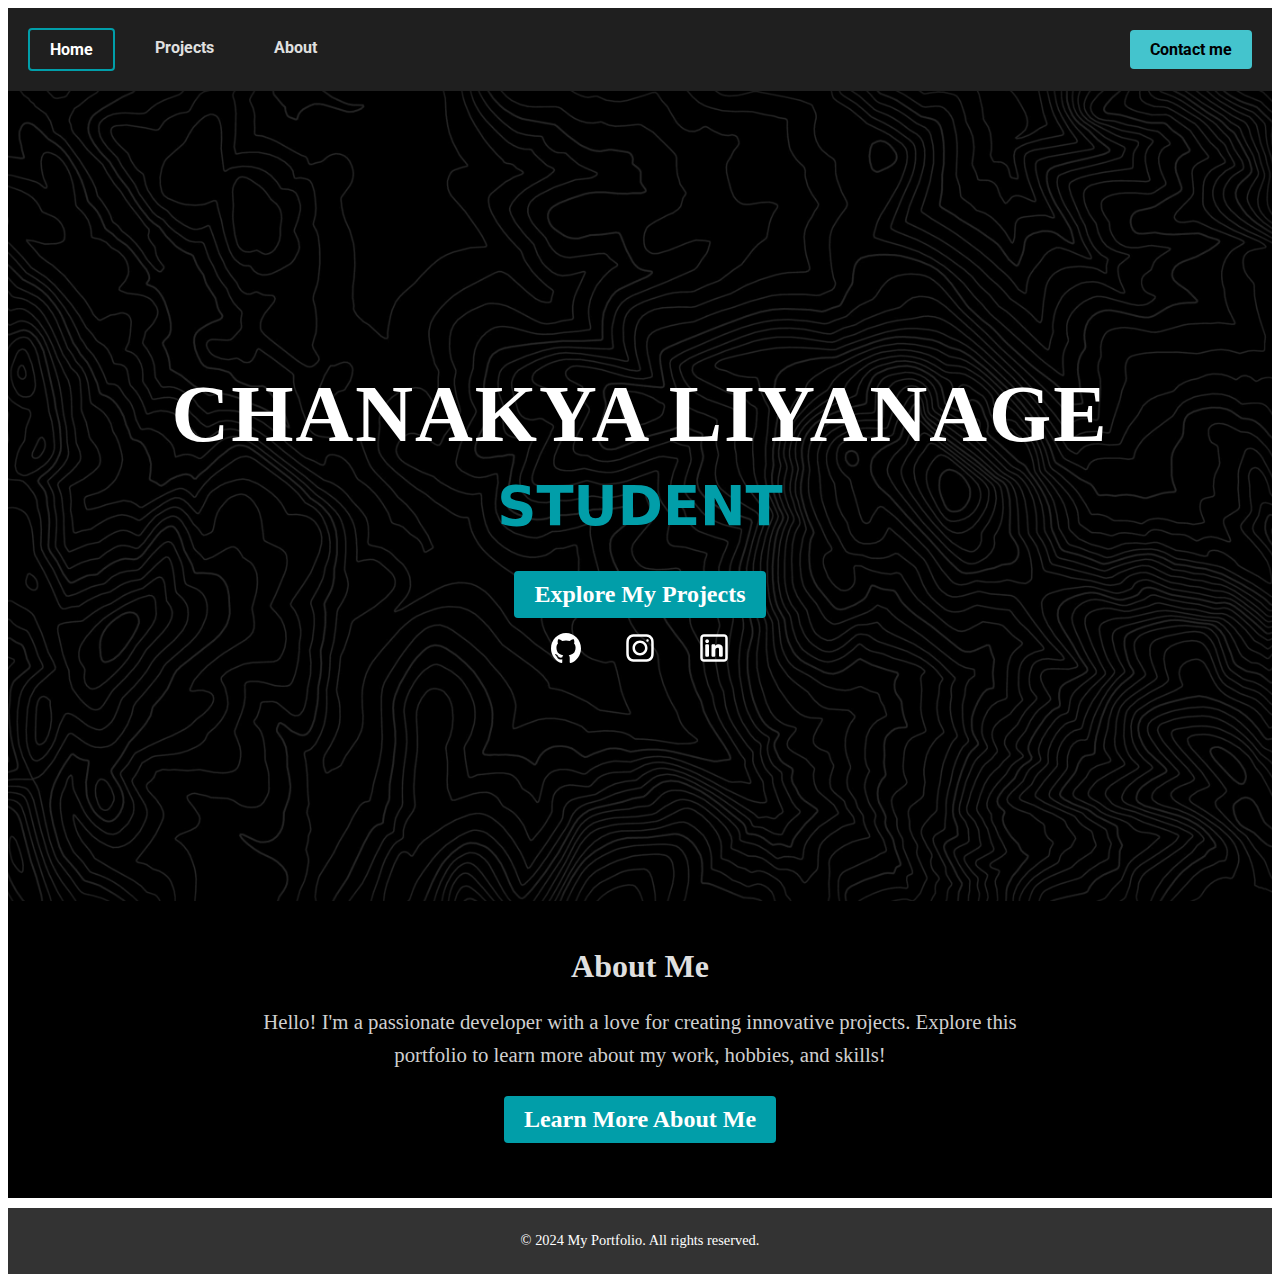
==== index.html @ 1063afe2 "added social media icons" ====
<!DOCTYPE html>
<html lang="en">
<head>
    <meta charset="UTF-8">
    <meta name="viewport" content="width=device-width, initial-scale=1.0">
    <link rel="stylesheet" href="CSS\navbar.css">
    <link rel="stylesheet" href="CSS\index.css">
    <link rel="preconnect" href="https://fonts.googleapis.com">
    <link rel="preconnect" href="https://fonts.gstatic.com" crossorigin>
    <link href="https://fonts.googleapis.com/css2?family=Inter:ital,opsz,wght@0,14..32,100..900;1,14..32,100..900&family=Open+Sans:ital,wght@0,300..800;1,300..800&family=Poppins:ital,wght@0,100;0,200;0,300;0,400;0,500;0,600;0,700;0,800;0,900;1,100;1,200;1,300;1,400;1,500;1,600;1,700;1,800;1,900&family=Roboto:ital,wght@0,100;0,300;0,400;0,500;0,700;0,900;1,100;1,300;1,400;1,500;1,700;1,900&display=swap" rel="stylesheet">
    <title>Home</title>
</head>
<body>
    <nav class="navbar">
        <div class="nav-left">
            <a id="active" href="index.html">Home</a>
            <a href="projects.html">Projects</a>
            <a href="about.html">About</a>         
        </div>
        <div class="signup-btn">
            <a href="Signup.html">Contact me</a>
        </div>
    </nav>

    <!-- Hero Section -->
    <section class="hero">
        <div class="hero-content">
            <h1>Chanakya Liyanage</h1>
            <div id="typing-text"></div>
            <a href="projects.html" class="cta-btn">Explore My Projects</a>
            <div class="social-media">
                <a href="https://github.com/Chanakya-Liya"><svg viewBox="0 0 20 20" version="1.1" xmlns="http://www.w3.org/2000/svg" xmlns:xlink="http://www.w3.org/1999/xlink" fill="#000000"><g id="SVGRepo_bgCarrier" stroke-width="0"></g><g id="SVGRepo_tracerCarrier" stroke-linecap="round" stroke-linejoin="round"></g><g id="SVGRepo_iconCarrier"> <title>github [#ffffff]</title> <desc>Created with Sketch.</desc> <defs> </defs> <g id="Page-1" stroke="none" stroke-width="1" fill="none" fill-rule="evenodd"> <g id="Dribbble-Light-Preview" transform="translate(-140.000000, -7559.000000)" fill="#ffffff"> <g id="icons" transform="translate(56.000000, 160.000000)"> <path d="M94,7399 C99.523,7399 104,7403.59 104,7409.253 C104,7413.782 101.138,7417.624 97.167,7418.981 C96.66,7419.082 96.48,7418.762 96.48,7418.489 C96.48,7418.151 96.492,7417.047 96.492,7415.675 C96.492,7414.719 96.172,7414.095 95.813,7413.777 C98.04,7413.523 100.38,7412.656 100.38,7408.718 C100.38,7407.598 99.992,7406.684 99.35,7405.966 C99.454,7405.707 99.797,7404.664 99.252,7403.252 C99.252,7403.252 98.414,7402.977 96.505,7404.303 C95.706,7404.076 94.85,7403.962 94,7403.958 C93.15,7403.962 92.295,7404.076 91.497,7404.303 C89.586,7402.977 88.746,7403.252 88.746,7403.252 C88.203,7404.664 88.546,7405.707 88.649,7405.966 C88.01,7406.684 87.619,7407.598 87.619,7408.718 C87.619,7412.646 89.954,7413.526 92.175,7413.785 C91.889,7414.041 91.63,7414.493 91.54,7415.156 C90.97,7415.418 89.522,7415.871 88.63,7414.304 C88.63,7414.304 88.101,7413.319 87.097,7413.247 C87.097,7413.247 86.122,7413.234 87.029,7413.87 C87.029,7413.87 87.684,7414.185 88.139,7415.37 C88.139,7415.37 88.726,7417.2 91.508,7416.58 C91.513,7417.437 91.522,7418.245 91.522,7418.489 C91.522,7418.76 91.338,7419.077 90.839,7418.982 C86.865,7417.627 84,7413.783 84,7409.253 C84,7403.59 88.478,7399 94,7399" id="github-[#ffffff]"> </path> </g> </g> </g> </g></svg></a>
                <a href="https://www.instagram.com/ch.a_na/profilecard/?igsh=cDd5NGwzdmNzODY="><svg viewBox="0 0 24 24" fill="none" xmlns="http://www.w3.org/2000/svg"><g id="SVGRepo_bgCarrier" stroke-width="0"></g><g id="SVGRepo_tracerCarrier" stroke-linecap="round" stroke-linejoin="round"></g><g id="SVGRepo_iconCarrier"> <path fill-rule="evenodd" clip-rule="evenodd" d="M12 18C15.3137 18 18 15.3137 18 12C18 8.68629 15.3137 6 12 6C8.68629 6 6 8.68629 6 12C6 15.3137 8.68629 18 12 18ZM12 16C14.2091 16 16 14.2091 16 12C16 9.79086 14.2091 8 12 8C9.79086 8 8 9.79086 8 12C8 14.2091 9.79086 16 12 16Z" fill="#ffffff"></path> <path d="M18 5C17.4477 5 17 5.44772 17 6C17 6.55228 17.4477 7 18 7C18.5523 7 19 6.55228 19 6C19 5.44772 18.5523 5 18 5Z" fill="#ffffff"></path> <path fill-rule="evenodd" clip-rule="evenodd" d="M1.65396 4.27606C1 5.55953 1 7.23969 1 10.6V13.4C1 16.7603 1 18.4405 1.65396 19.7239C2.2292 20.8529 3.14708 21.7708 4.27606 22.346C5.55953 23 7.23969 23 10.6 23H13.4C16.7603 23 18.4405 23 19.7239 22.346C20.8529 21.7708 21.7708 20.8529 22.346 19.7239C23 18.4405 23 16.7603 23 13.4V10.6C23 7.23969 23 5.55953 22.346 4.27606C21.7708 3.14708 20.8529 2.2292 19.7239 1.65396C18.4405 1 16.7603 1 13.4 1H10.6C7.23969 1 5.55953 1 4.27606 1.65396C3.14708 2.2292 2.2292 3.14708 1.65396 4.27606ZM13.4 3H10.6C8.88684 3 7.72225 3.00156 6.82208 3.0751C5.94524 3.14674 5.49684 3.27659 5.18404 3.43597C4.43139 3.81947 3.81947 4.43139 3.43597 5.18404C3.27659 5.49684 3.14674 5.94524 3.0751 6.82208C3.00156 7.72225 3 8.88684 3 10.6V13.4C3 15.1132 3.00156 16.2777 3.0751 17.1779C3.14674 18.0548 3.27659 18.5032 3.43597 18.816C3.81947 19.5686 4.43139 20.1805 5.18404 20.564C5.49684 20.7234 5.94524 20.8533 6.82208 20.9249C7.72225 20.9984 8.88684 21 10.6 21H13.4C15.1132 21 16.2777 20.9984 17.1779 20.9249C18.0548 20.8533 18.5032 20.7234 18.816 20.564C19.5686 20.1805 20.1805 19.5686 20.564 18.816C20.7234 18.5032 20.8533 18.0548 20.9249 17.1779C20.9984 16.2777 21 15.1132 21 13.4V10.6C21 8.88684 20.9984 7.72225 20.9249 6.82208C20.8533 5.94524 20.7234 5.49684 20.564 5.18404C20.1805 4.43139 19.5686 3.81947 18.816 3.43597C18.5032 3.27659 18.0548 3.14674 17.1779 3.0751C16.2777 3.00156 15.1132 3 13.4 3Z" fill="#ffffff"></path> </g></svg></a>
                <a href="https://www.linkedin.com/in/chanakya-liyanage-17505126a/"><svg viewBox="0 0 24 24" fill="none" xmlns="http://www.w3.org/2000/svg"><g id="SVGRepo_bgCarrier" stroke-width="0"></g><g id="SVGRepo_tracerCarrier" stroke-linecap="round" stroke-linejoin="round"></g><g id="SVGRepo_iconCarrier"> <path d="M6.5 8C7.32843 8 8 7.32843 8 6.5C8 5.67157 7.32843 5 6.5 5C5.67157 5 5 5.67157 5 6.5C5 7.32843 5.67157 8 6.5 8Z" fill="#ffffff"></path> <path d="M5 10C5 9.44772 5.44772 9 6 9H7C7.55228 9 8 9.44771 8 10V18C8 18.5523 7.55228 19 7 19H6C5.44772 19 5 18.5523 5 18V10Z" fill="#ffffff"></path> <path d="M11 19H12C12.5523 19 13 18.5523 13 18V13.5C13 12 16 11 16 13V18.0004C16 18.5527 16.4477 19 17 19H18C18.5523 19 19 18.5523 19 18V12C19 10 17.5 9 15.5 9C13.5 9 13 10.5 13 10.5V10C13 9.44771 12.5523 9 12 9H11C10.4477 9 10 9.44772 10 10V18C10 18.5523 10.4477 19 11 19Z" fill="#ffffff"></path> <path fill-rule="evenodd" clip-rule="evenodd" d="M20 1C21.6569 1 23 2.34315 23 4V20C23 21.6569 21.6569 23 20 23H4C2.34315 23 1 21.6569 1 20V4C1 2.34315 2.34315 1 4 1H20ZM20 3C20.5523 3 21 3.44772 21 4V20C21 20.5523 20.5523 21 20 21H4C3.44772 21 3 20.5523 3 20V4C3 3.44772 3.44772 3 4 3H20Z" fill="#ffffff"></path> </g></svg></a>
            </div>
        </div>
    </section>

    <!-- About Section -->
    <section class="about-section">
        <div class="container">
            <h2>About Me</h2>
            <p>Hello! I'm a passionate developer with a love for creating innovative projects. Explore this portfolio to learn more about my work, hobbies, and skills!</p>
            <a href="about.html" class="cta-btn">Learn More About Me</a>
        </div>
    </section>

    <!-- Footer Section -->
    <footer>
        <p>&copy; 2024 My Portfolio. All rights reserved.</p>
    </footer>
</body>
<script src="Js/index.js"></script>
</html>
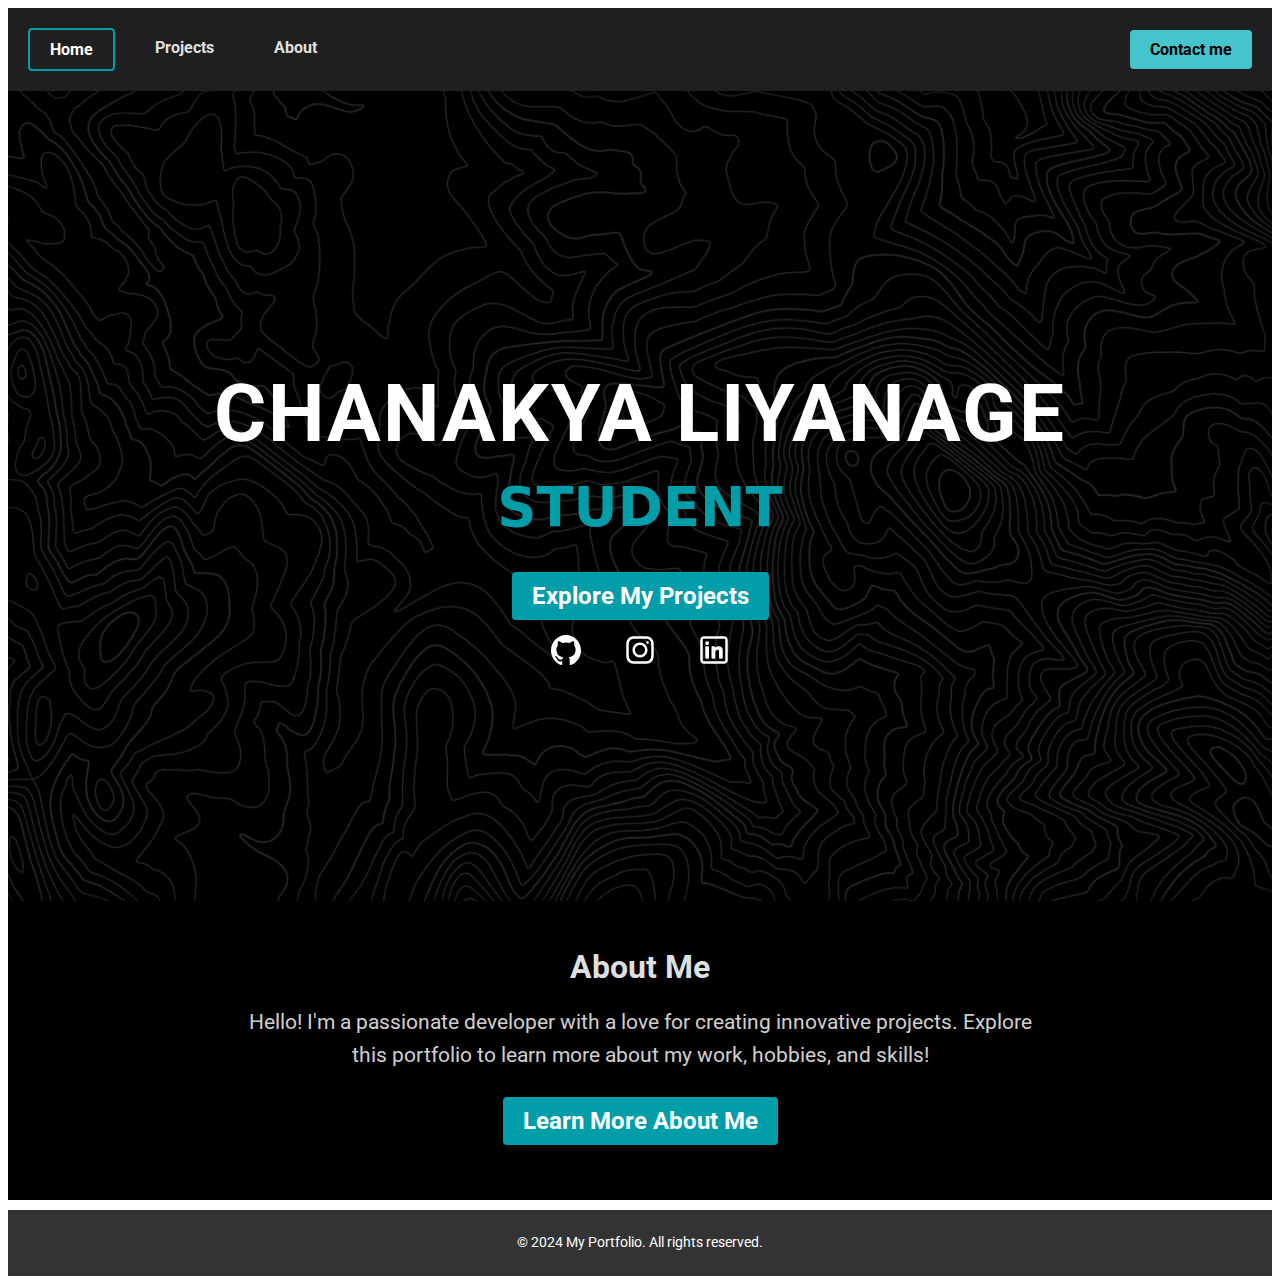
==== commit 1cde8093: "added title icon" ====
--- a/index.html
+++ b/index.html
@@ -3,11 +3,12 @@
 <head>
     <meta charset="UTF-8">
     <meta name="viewport" content="width=device-width, initial-scale=1.0">
-    <link rel="stylesheet" href="CSS\navbar.css">
+    <link rel="stylesheet" href="CSS\common.css">
     <link rel="stylesheet" href="CSS\index.css">
     <link rel="preconnect" href="https://fonts.googleapis.com">
     <link rel="preconnect" href="https://fonts.gstatic.com" crossorigin>
     <link href="https://fonts.googleapis.com/css2?family=Inter:ital,opsz,wght@0,14..32,100..900;1,14..32,100..900&family=Open+Sans:ital,wght@0,300..800;1,300..800&family=Poppins:ital,wght@0,100;0,200;0,300;0,400;0,500;0,600;0,700;0,800;0,900;1,100;1,200;1,300;1,400;1,500;1,600;1,700;1,800;1,900&family=Roboto:ital,wght@0,100;0,300;0,400;0,500;0,700;0,900;1,100;1,300;1,400;1,500;1,700;1,900&display=swap" rel="stylesheet">
+    <link rel="icon" href="Static/Icon.png">
     <title>Home</title>
 </head>
 <body>
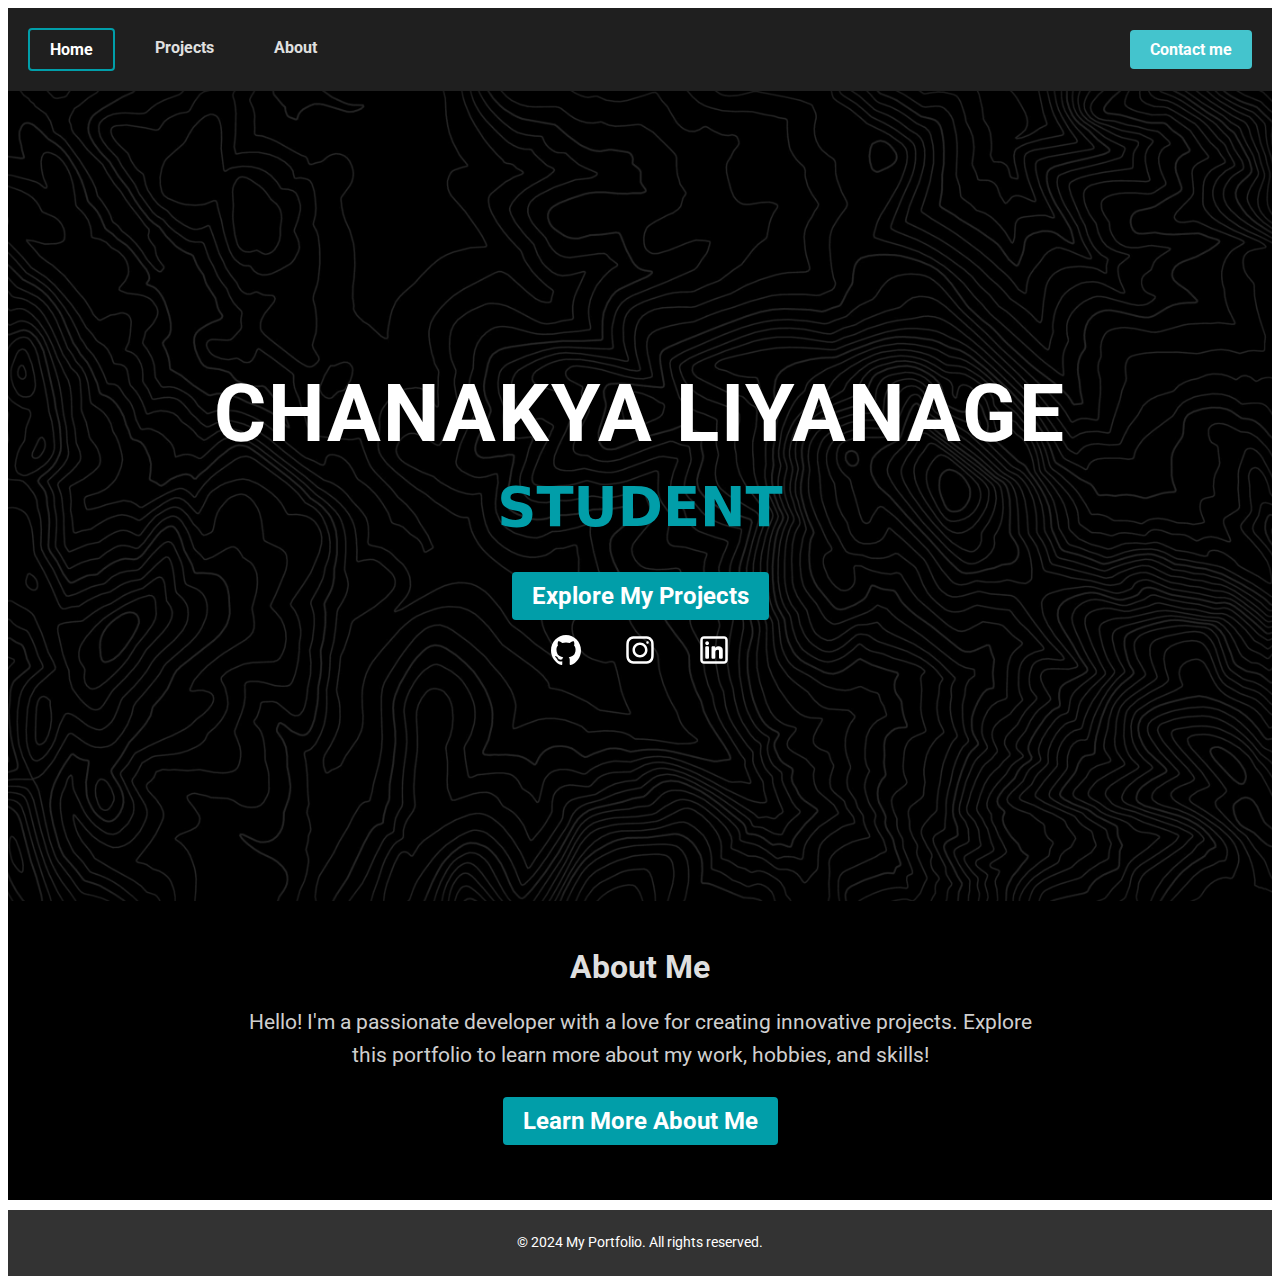
==== commit 75e78606: "formatting changes" ====
--- a/index.html
+++ b/index.html
@@ -1,55 +1,164 @@
 <!DOCTYPE html>
 <html lang="en">
-<head>
-    <meta charset="UTF-8">
-    <meta name="viewport" content="width=device-width, initial-scale=1.0">
-    <link rel="stylesheet" href="CSS\common.css">
-    <link rel="stylesheet" href="CSS\index.css">
-    <link rel="preconnect" href="https://fonts.googleapis.com">
-    <link rel="preconnect" href="https://fonts.gstatic.com" crossorigin>
-    <link href="https://fonts.googleapis.com/css2?family=Inter:ital,opsz,wght@0,14..32,100..900;1,14..32,100..900&family=Open+Sans:ital,wght@0,300..800;1,300..800&family=Poppins:ital,wght@0,100;0,200;0,300;0,400;0,500;0,600;0,700;0,800;0,900;1,100;1,200;1,300;1,400;1,500;1,600;1,700;1,800;1,900&family=Roboto:ital,wght@0,100;0,300;0,400;0,500;0,700;0,900;1,100;1,300;1,400;1,500;1,700;1,900&display=swap" rel="stylesheet">
-    <link rel="icon" href="Static/Icon.png">
+  <head>
+    <meta charset="UTF-8" />
+    <meta name="viewport" content="width=device-width, initial-scale=1.0" />
+    <link rel="stylesheet" href="CSS\common.css" />
+    <link rel="stylesheet" href="CSS\index.css" />
+    <link rel="preconnect" href="https://fonts.googleapis.com" />
+    <link rel="preconnect" href="https://fonts.gstatic.com" crossorigin />
+    <link
+      href="https://fonts.googleapis.com/css2?family=Inter:ital,opsz,wght@0,14..32,100..900;1,14..32,100..900&family=Open+Sans:ital,wght@0,300..800;1,300..800&family=Poppins:ital,wght@0,100;0,200;0,300;0,400;0,500;0,600;0,700;0,800;0,900;1,100;1,200;1,300;1,400;1,500;1,600;1,700;1,800;1,900&family=Roboto:ital,wght@0,100;0,300;0,400;0,500;0,700;0,900;1,100;1,300;1,400;1,500;1,700;1,900&display=swap"
+      rel="stylesheet"
+    />
+    <link rel="icon" href="Static/Icon.png" />
     <title>Home</title>
-</head>
-<body>
+  </head>
+  <body>
     <nav class="navbar">
-        <div class="nav-left">
-            <a id="active" href="index.html">Home</a>
-            <a href="projects.html">Projects</a>
-            <a href="about.html">About</a>         
-        </div>
-        <div class="signup-btn">
-            <a href="Signup.html">Contact me</a>
-        </div>
+      <div class="nav-left">
+        <a id="active" href="index.html">Home</a>
+        <a href="projects.html">Projects</a>
+        <a href="about.html">About</a>
+      </div>
+      <div class="signup-btn">
+        <a href="Signup.html">Contact me</a>
+      </div>
     </nav>
 
     <!-- Hero Section -->
     <section class="hero">
-        <div class="hero-content">
-            <h1>Chanakya Liyanage</h1>
-            <div id="typing-text"></div>
-            <a href="projects.html" class="cta-btn">Explore My Projects</a>
-            <div class="social-media">
-                <a href="https://github.com/Chanakya-Liya"><svg viewBox="0 0 20 20" version="1.1" xmlns="http://www.w3.org/2000/svg" xmlns:xlink="http://www.w3.org/1999/xlink" fill="#000000"><g id="SVGRepo_bgCarrier" stroke-width="0"></g><g id="SVGRepo_tracerCarrier" stroke-linecap="round" stroke-linejoin="round"></g><g id="SVGRepo_iconCarrier"> <title>github [#ffffff]</title> <desc>Created with Sketch.</desc> <defs> </defs> <g id="Page-1" stroke="none" stroke-width="1" fill="none" fill-rule="evenodd"> <g id="Dribbble-Light-Preview" transform="translate(-140.000000, -7559.000000)" fill="#ffffff"> <g id="icons" transform="translate(56.000000, 160.000000)"> <path d="M94,7399 C99.523,7399 104,7403.59 104,7409.253 C104,7413.782 101.138,7417.624 97.167,7418.981 C96.66,7419.082 96.48,7418.762 96.48,7418.489 C96.48,7418.151 96.492,7417.047 96.492,7415.675 C96.492,7414.719 96.172,7414.095 95.813,7413.777 C98.04,7413.523 100.38,7412.656 100.38,7408.718 C100.38,7407.598 99.992,7406.684 99.35,7405.966 C99.454,7405.707 99.797,7404.664 99.252,7403.252 C99.252,7403.252 98.414,7402.977 96.505,7404.303 C95.706,7404.076 94.85,7403.962 94,7403.958 C93.15,7403.962 92.295,7404.076 91.497,7404.303 C89.586,7402.977 88.746,7403.252 88.746,7403.252 C88.203,7404.664 88.546,7405.707 88.649,7405.966 C88.01,7406.684 87.619,7407.598 87.619,7408.718 C87.619,7412.646 89.954,7413.526 92.175,7413.785 C91.889,7414.041 91.63,7414.493 91.54,7415.156 C90.97,7415.418 89.522,7415.871 88.63,7414.304 C88.63,7414.304 88.101,7413.319 87.097,7413.247 C87.097,7413.247 86.122,7413.234 87.029,7413.87 C87.029,7413.87 87.684,7414.185 88.139,7415.37 C88.139,7415.37 88.726,7417.2 91.508,7416.58 C91.513,7417.437 91.522,7418.245 91.522,7418.489 C91.522,7418.76 91.338,7419.077 90.839,7418.982 C86.865,7417.627 84,7413.783 84,7409.253 C84,7403.59 88.478,7399 94,7399" id="github-[#ffffff]"> </path> </g> </g> </g> </g></svg></a>
-                <a href="https://www.instagram.com/ch.a_na/profilecard/?igsh=cDd5NGwzdmNzODY="><svg viewBox="0 0 24 24" fill="none" xmlns="http://www.w3.org/2000/svg"><g id="SVGRepo_bgCarrier" stroke-width="0"></g><g id="SVGRepo_tracerCarrier" stroke-linecap="round" stroke-linejoin="round"></g><g id="SVGRepo_iconCarrier"> <path fill-rule="evenodd" clip-rule="evenodd" d="M12 18C15.3137 18 18 15.3137 18 12C18 8.68629 15.3137 6 12 6C8.68629 6 6 8.68629 6 12C6 15.3137 8.68629 18 12 18ZM12 16C14.2091 16 16 14.2091 16 12C16 9.79086 14.2091 8 12 8C9.79086 8 8 9.79086 8 12C8 14.2091 9.79086 16 12 16Z" fill="#ffffff"></path> <path d="M18 5C17.4477 5 17 5.44772 17 6C17 6.55228 17.4477 7 18 7C18.5523 7 19 6.55228 19 6C19 5.44772 18.5523 5 18 5Z" fill="#ffffff"></path> <path fill-rule="evenodd" clip-rule="evenodd" d="M1.65396 4.27606C1 5.55953 1 7.23969 1 10.6V13.4C1 16.7603 1 18.4405 1.65396 19.7239C2.2292 20.8529 3.14708 21.7708 4.27606 22.346C5.55953 23 7.23969 23 10.6 23H13.4C16.7603 23 18.4405 23 19.7239 22.346C20.8529 21.7708 21.7708 20.8529 22.346 19.7239C23 18.4405 23 16.7603 23 13.4V10.6C23 7.23969 23 5.55953 22.346 4.27606C21.7708 3.14708 20.8529 2.2292 19.7239 1.65396C18.4405 1 16.7603 1 13.4 1H10.6C7.23969 1 5.55953 1 4.27606 1.65396C3.14708 2.2292 2.2292 3.14708 1.65396 4.27606ZM13.4 3H10.6C8.88684 3 7.72225 3.00156 6.82208 3.0751C5.94524 3.14674 5.49684 3.27659 5.18404 3.43597C4.43139 3.81947 3.81947 4.43139 3.43597 5.18404C3.27659 5.49684 3.14674 5.94524 3.0751 6.82208C3.00156 7.72225 3 8.88684 3 10.6V13.4C3 15.1132 3.00156 16.2777 3.0751 17.1779C3.14674 18.0548 3.27659 18.5032 3.43597 18.816C3.81947 19.5686 4.43139 20.1805 5.18404 20.564C5.49684 20.7234 5.94524 20.8533 6.82208 20.9249C7.72225 20.9984 8.88684 21 10.6 21H13.4C15.1132 21 16.2777 20.9984 17.1779 20.9249C18.0548 20.8533 18.5032 20.7234 18.816 20.564C19.5686 20.1805 20.1805 19.5686 20.564 18.816C20.7234 18.5032 20.8533 18.0548 20.9249 17.1779C20.9984 16.2777 21 15.1132 21 13.4V10.6C21 8.88684 20.9984 7.72225 20.9249 6.82208C20.8533 5.94524 20.7234 5.49684 20.564 5.18404C20.1805 4.43139 19.5686 3.81947 18.816 3.43597C18.5032 3.27659 18.0548 3.14674 17.1779 3.0751C16.2777 3.00156 15.1132 3 13.4 3Z" fill="#ffffff"></path> </g></svg></a>
-                <a href="https://www.linkedin.com/in/chanakya-liyanage-17505126a/"><svg viewBox="0 0 24 24" fill="none" xmlns="http://www.w3.org/2000/svg"><g id="SVGRepo_bgCarrier" stroke-width="0"></g><g id="SVGRepo_tracerCarrier" stroke-linecap="round" stroke-linejoin="round"></g><g id="SVGRepo_iconCarrier"> <path d="M6.5 8C7.32843 8 8 7.32843 8 6.5C8 5.67157 7.32843 5 6.5 5C5.67157 5 5 5.67157 5 6.5C5 7.32843 5.67157 8 6.5 8Z" fill="#ffffff"></path> <path d="M5 10C5 9.44772 5.44772 9 6 9H7C7.55228 9 8 9.44771 8 10V18C8 18.5523 7.55228 19 7 19H6C5.44772 19 5 18.5523 5 18V10Z" fill="#ffffff"></path> <path d="M11 19H12C12.5523 19 13 18.5523 13 18V13.5C13 12 16 11 16 13V18.0004C16 18.5527 16.4477 19 17 19H18C18.5523 19 19 18.5523 19 18V12C19 10 17.5 9 15.5 9C13.5 9 13 10.5 13 10.5V10C13 9.44771 12.5523 9 12 9H11C10.4477 9 10 9.44772 10 10V18C10 18.5523 10.4477 19 11 19Z" fill="#ffffff"></path> <path fill-rule="evenodd" clip-rule="evenodd" d="M20 1C21.6569 1 23 2.34315 23 4V20C23 21.6569 21.6569 23 20 23H4C2.34315 23 1 21.6569 1 20V4C1 2.34315 2.34315 1 4 1H20ZM20 3C20.5523 3 21 3.44772 21 4V20C21 20.5523 20.5523 21 20 21H4C3.44772 21 3 20.5523 3 20V4C3 3.44772 3.44772 3 4 3H20Z" fill="#ffffff"></path> </g></svg></a>
-            </div>
+      <div class="hero-content">
+        <h1>Chanakya Liyanage</h1>
+        <div id="typing-text"></div>
+        <a href="projects.html" class="cta-btn">Explore My Projects</a>
+        <div class="social-media">
+          <a href="https://github.com/Chanakya-Liya"
+            ><svg
+              viewBox="0 0 20 20"
+              version="1.1"
+              xmlns="http://www.w3.org/2000/svg"
+              xmlns:xlink="http://www.w3.org/1999/xlink"
+              fill="#000000"
+            >
+              <g id="SVGRepo_bgCarrier" stroke-width="0"></g>
+              <g
+                id="SVGRepo_tracerCarrier"
+                stroke-linecap="round"
+                stroke-linejoin="round"
+              ></g>
+              <g id="SVGRepo_iconCarrier">
+                <title>github [#ffffff]</title>
+                <desc>Created with Sketch.</desc>
+                <defs></defs>
+                <g
+                  id="Page-1"
+                  stroke="none"
+                  stroke-width="1"
+                  fill="none"
+                  fill-rule="evenodd"
+                >
+                  <g
+                    id="Dribbble-Light-Preview"
+                    transform="translate(-140.000000, -7559.000000)"
+                    fill="#ffffff"
+                  >
+                    <g id="icons" transform="translate(56.000000, 160.000000)">
+                      <path
+                        d="M94,7399 C99.523,7399 104,7403.59 104,7409.253 C104,7413.782 101.138,7417.624 97.167,7418.981 C96.66,7419.082 96.48,7418.762 96.48,7418.489 C96.48,7418.151 96.492,7417.047 96.492,7415.675 C96.492,7414.719 96.172,7414.095 95.813,7413.777 C98.04,7413.523 100.38,7412.656 100.38,7408.718 C100.38,7407.598 99.992,7406.684 99.35,7405.966 C99.454,7405.707 99.797,7404.664 99.252,7403.252 C99.252,7403.252 98.414,7402.977 96.505,7404.303 C95.706,7404.076 94.85,7403.962 94,7403.958 C93.15,7403.962 92.295,7404.076 91.497,7404.303 C89.586,7402.977 88.746,7403.252 88.746,7403.252 C88.203,7404.664 88.546,7405.707 88.649,7405.966 C88.01,7406.684 87.619,7407.598 87.619,7408.718 C87.619,7412.646 89.954,7413.526 92.175,7413.785 C91.889,7414.041 91.63,7414.493 91.54,7415.156 C90.97,7415.418 89.522,7415.871 88.63,7414.304 C88.63,7414.304 88.101,7413.319 87.097,7413.247 C87.097,7413.247 86.122,7413.234 87.029,7413.87 C87.029,7413.87 87.684,7414.185 88.139,7415.37 C88.139,7415.37 88.726,7417.2 91.508,7416.58 C91.513,7417.437 91.522,7418.245 91.522,7418.489 C91.522,7418.76 91.338,7419.077 90.839,7418.982 C86.865,7417.627 84,7413.783 84,7409.253 C84,7403.59 88.478,7399 94,7399"
+                        id="github-[#ffffff]"
+                      ></path>
+                    </g>
+                  </g>
+                </g>
+              </g></svg
+          ></a>
+          <a
+            href="https://www.instagram.com/ch.a_na/profilecard/?igsh=cDd5NGwzdmNzODY="
+            ><svg
+              viewBox="0 0 24 24"
+              fill="none"
+              xmlns="http://www.w3.org/2000/svg"
+            >
+              <g id="SVGRepo_bgCarrier" stroke-width="0"></g>
+              <g
+                id="SVGRepo_tracerCarrier"
+                stroke-linecap="round"
+                stroke-linejoin="round"
+              ></g>
+              <g id="SVGRepo_iconCarrier">
+                <path
+                  fill-rule="evenodd"
+                  clip-rule="evenodd"
+                  d="M12 18C15.3137 18 18 15.3137 18 12C18 8.68629 15.3137 6 12 6C8.68629 6 6 8.68629 6 12C6 15.3137 8.68629 18 12 18ZM12 16C14.2091 16 16 14.2091 16 12C16 9.79086 14.2091 8 12 8C9.79086 8 8 9.79086 8 12C8 14.2091 9.79086 16 12 16Z"
+                  fill="#ffffff"
+                ></path>
+                <path
+                  d="M18 5C17.4477 5 17 5.44772 17 6C17 6.55228 17.4477 7 18 7C18.5523 7 19 6.55228 19 6C19 5.44772 18.5523 5 18 5Z"
+                  fill="#ffffff"
+                ></path>
+                <path
+                  fill-rule="evenodd"
+                  clip-rule="evenodd"
+                  d="M1.65396 4.27606C1 5.55953 1 7.23969 1 10.6V13.4C1 16.7603 1 18.4405 1.65396 19.7239C2.2292 20.8529 3.14708 21.7708 4.27606 22.346C5.55953 23 7.23969 23 10.6 23H13.4C16.7603 23 18.4405 23 19.7239 22.346C20.8529 21.7708 21.7708 20.8529 22.346 19.7239C23 18.4405 23 16.7603 23 13.4V10.6C23 7.23969 23 5.55953 22.346 4.27606C21.7708 3.14708 20.8529 2.2292 19.7239 1.65396C18.4405 1 16.7603 1 13.4 1H10.6C7.23969 1 5.55953 1 4.27606 1.65396C3.14708 2.2292 2.2292 3.14708 1.65396 4.27606ZM13.4 3H10.6C8.88684 3 7.72225 3.00156 6.82208 3.0751C5.94524 3.14674 5.49684 3.27659 5.18404 3.43597C4.43139 3.81947 3.81947 4.43139 3.43597 5.18404C3.27659 5.49684 3.14674 5.94524 3.0751 6.82208C3.00156 7.72225 3 8.88684 3 10.6V13.4C3 15.1132 3.00156 16.2777 3.0751 17.1779C3.14674 18.0548 3.27659 18.5032 3.43597 18.816C3.81947 19.5686 4.43139 20.1805 5.18404 20.564C5.49684 20.7234 5.94524 20.8533 6.82208 20.9249C7.72225 20.9984 8.88684 21 10.6 21H13.4C15.1132 21 16.2777 20.9984 17.1779 20.9249C18.0548 20.8533 18.5032 20.7234 18.816 20.564C19.5686 20.1805 20.1805 19.5686 20.564 18.816C20.7234 18.5032 20.8533 18.0548 20.9249 17.1779C20.9984 16.2777 21 15.1132 21 13.4V10.6C21 8.88684 20.9984 7.72225 20.9249 6.82208C20.8533 5.94524 20.7234 5.49684 20.564 5.18404C20.1805 4.43139 19.5686 3.81947 18.816 3.43597C18.5032 3.27659 18.0548 3.14674 17.1779 3.0751C16.2777 3.00156 15.1132 3 13.4 3Z"
+                  fill="#ffffff"
+                ></path>
+              </g></svg
+          ></a>
+          <a href="https://www.linkedin.com/in/chanakya-liyanage-17505126a/"
+            ><svg
+              viewBox="0 0 24 24"
+              fill="none"
+              xmlns="http://www.w3.org/2000/svg"
+            >
+              <g id="SVGRepo_bgCarrier" stroke-width="0"></g>
+              <g
+                id="SVGRepo_tracerCarrier"
+                stroke-linecap="round"
+                stroke-linejoin="round"
+              ></g>
+              <g id="SVGRepo_iconCarrier">
+                <path
+                  d="M6.5 8C7.32843 8 8 7.32843 8 6.5C8 5.67157 7.32843 5 6.5 5C5.67157 5 5 5.67157 5 6.5C5 7.32843 5.67157 8 6.5 8Z"
+                  fill="#ffffff"
+                ></path>
+                <path
+                  d="M5 10C5 9.44772 5.44772 9 6 9H7C7.55228 9 8 9.44771 8 10V18C8 18.5523 7.55228 19 7 19H6C5.44772 19 5 18.5523 5 18V10Z"
+                  fill="#ffffff"
+                ></path>
+                <path
+                  d="M11 19H12C12.5523 19 13 18.5523 13 18V13.5C13 12 16 11 16 13V18.0004C16 18.5527 16.4477 19 17 19H18C18.5523 19 19 18.5523 19 18V12C19 10 17.5 9 15.5 9C13.5 9 13 10.5 13 10.5V10C13 9.44771 12.5523 9 12 9H11C10.4477 9 10 9.44772 10 10V18C10 18.5523 10.4477 19 11 19Z"
+                  fill="#ffffff"
+                ></path>
+                <path
+                  fill-rule="evenodd"
+                  clip-rule="evenodd"
+                  d="M20 1C21.6569 1 23 2.34315 23 4V20C23 21.6569 21.6569 23 20 23H4C2.34315 23 1 21.6569 1 20V4C1 2.34315 2.34315 1 4 1H20ZM20 3C20.5523 3 21 3.44772 21 4V20C21 20.5523 20.5523 21 20 21H4C3.44772 21 3 20.5523 3 20V4C3 3.44772 3.44772 3 4 3H20Z"
+                  fill="#ffffff"
+                ></path>
+              </g></svg
+          ></a>
         </div>
+      </div>
     </section>
 
     <!-- About Section -->
     <section class="about-section">
-        <div class="container">
-            <h2>About Me</h2>
-            <p>Hello! I'm a passionate developer with a love for creating innovative projects. Explore this portfolio to learn more about my work, hobbies, and skills!</p>
-            <a href="about.html" class="cta-btn">Learn More About Me</a>
-        </div>
+      <div class="container">
+        <h2>About Me</h2>
+        <p>
+          Hello! I'm a passionate developer with a love for creating innovative
+          projects. Explore this portfolio to learn more about my work, hobbies,
+          and skills!
+        </p>
+        <a href="about.html" class="cta-btn">Learn More About Me</a>
+      </div>
     </section>
 
     <!-- Footer Section -->
     <footer>
-        <p>&copy; 2024 My Portfolio. All rights reserved.</p>
+      <p>&copy; 2024 My Portfolio. All rights reserved.</p>
     </footer>
-</body>
-<script src="Js/index.js"></script>
-</html>+  </body>
+  <script src="Js/index.js"></script>
+</html>
